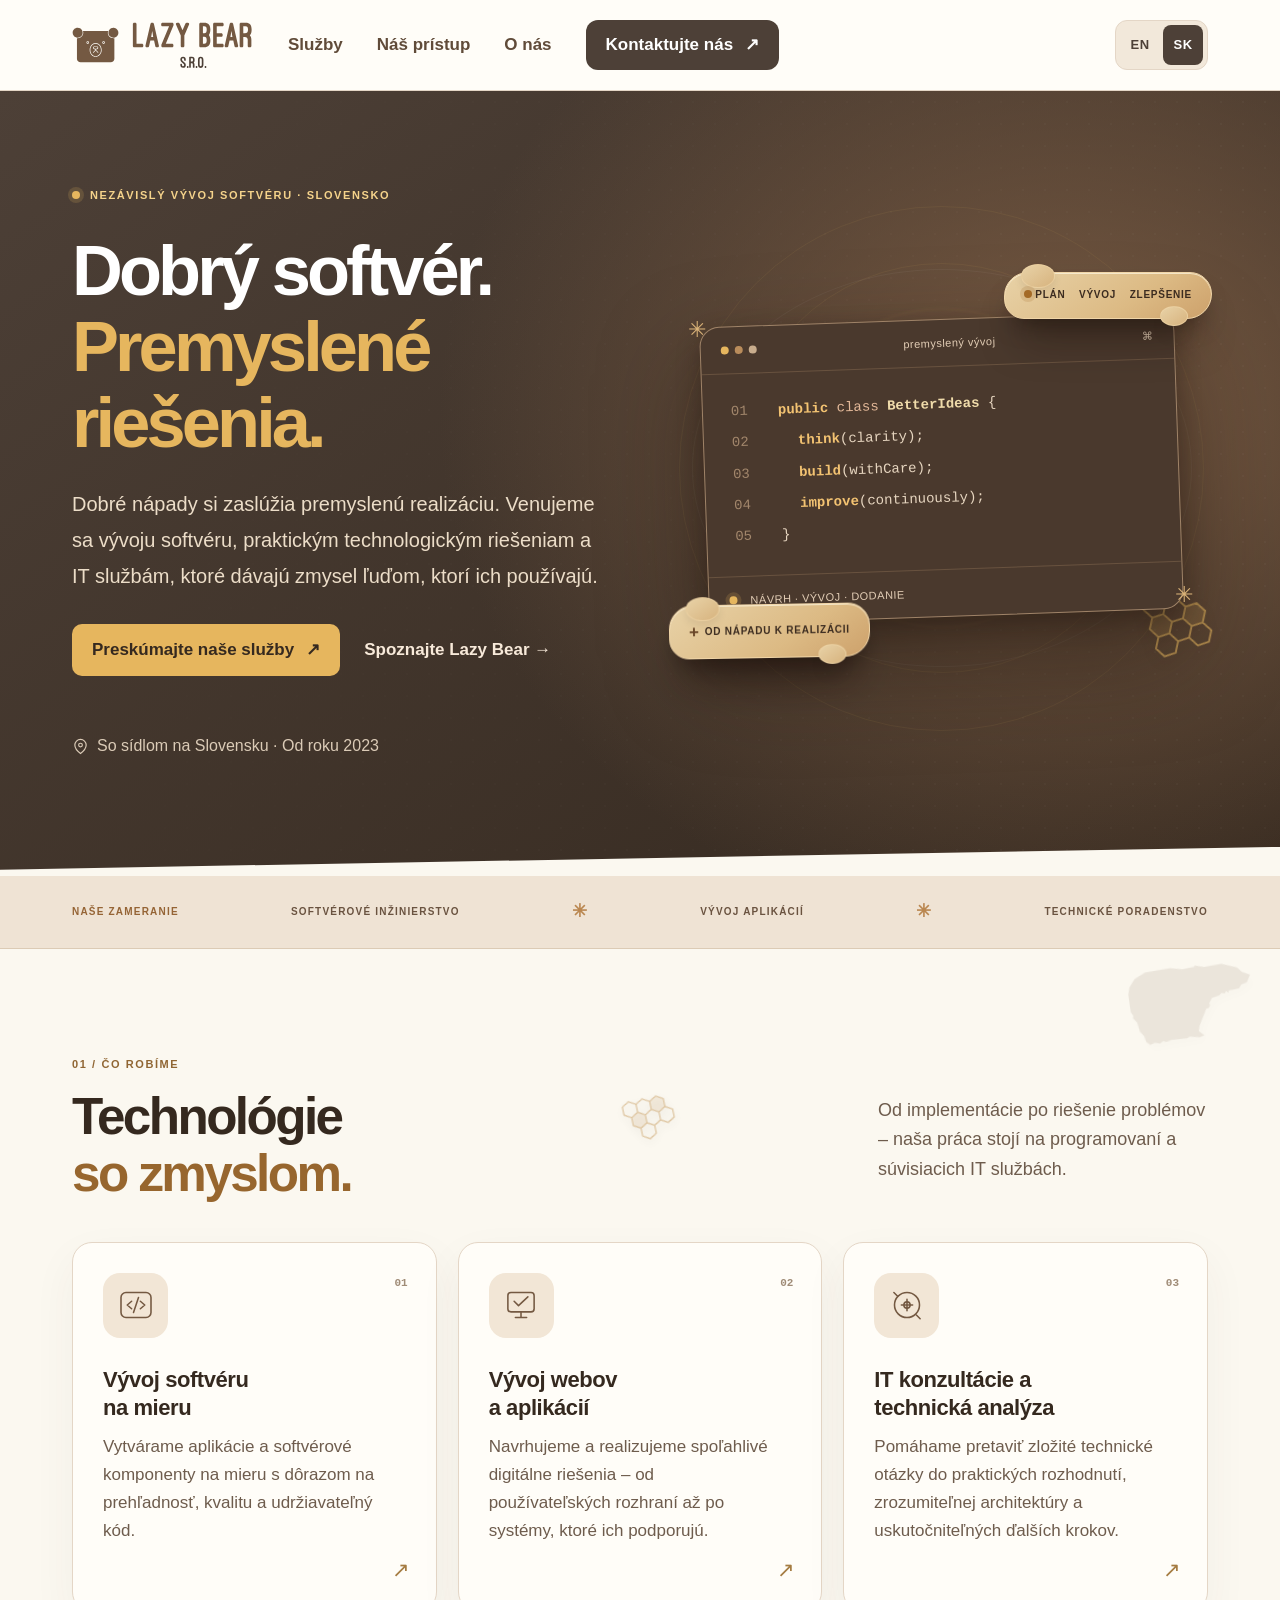
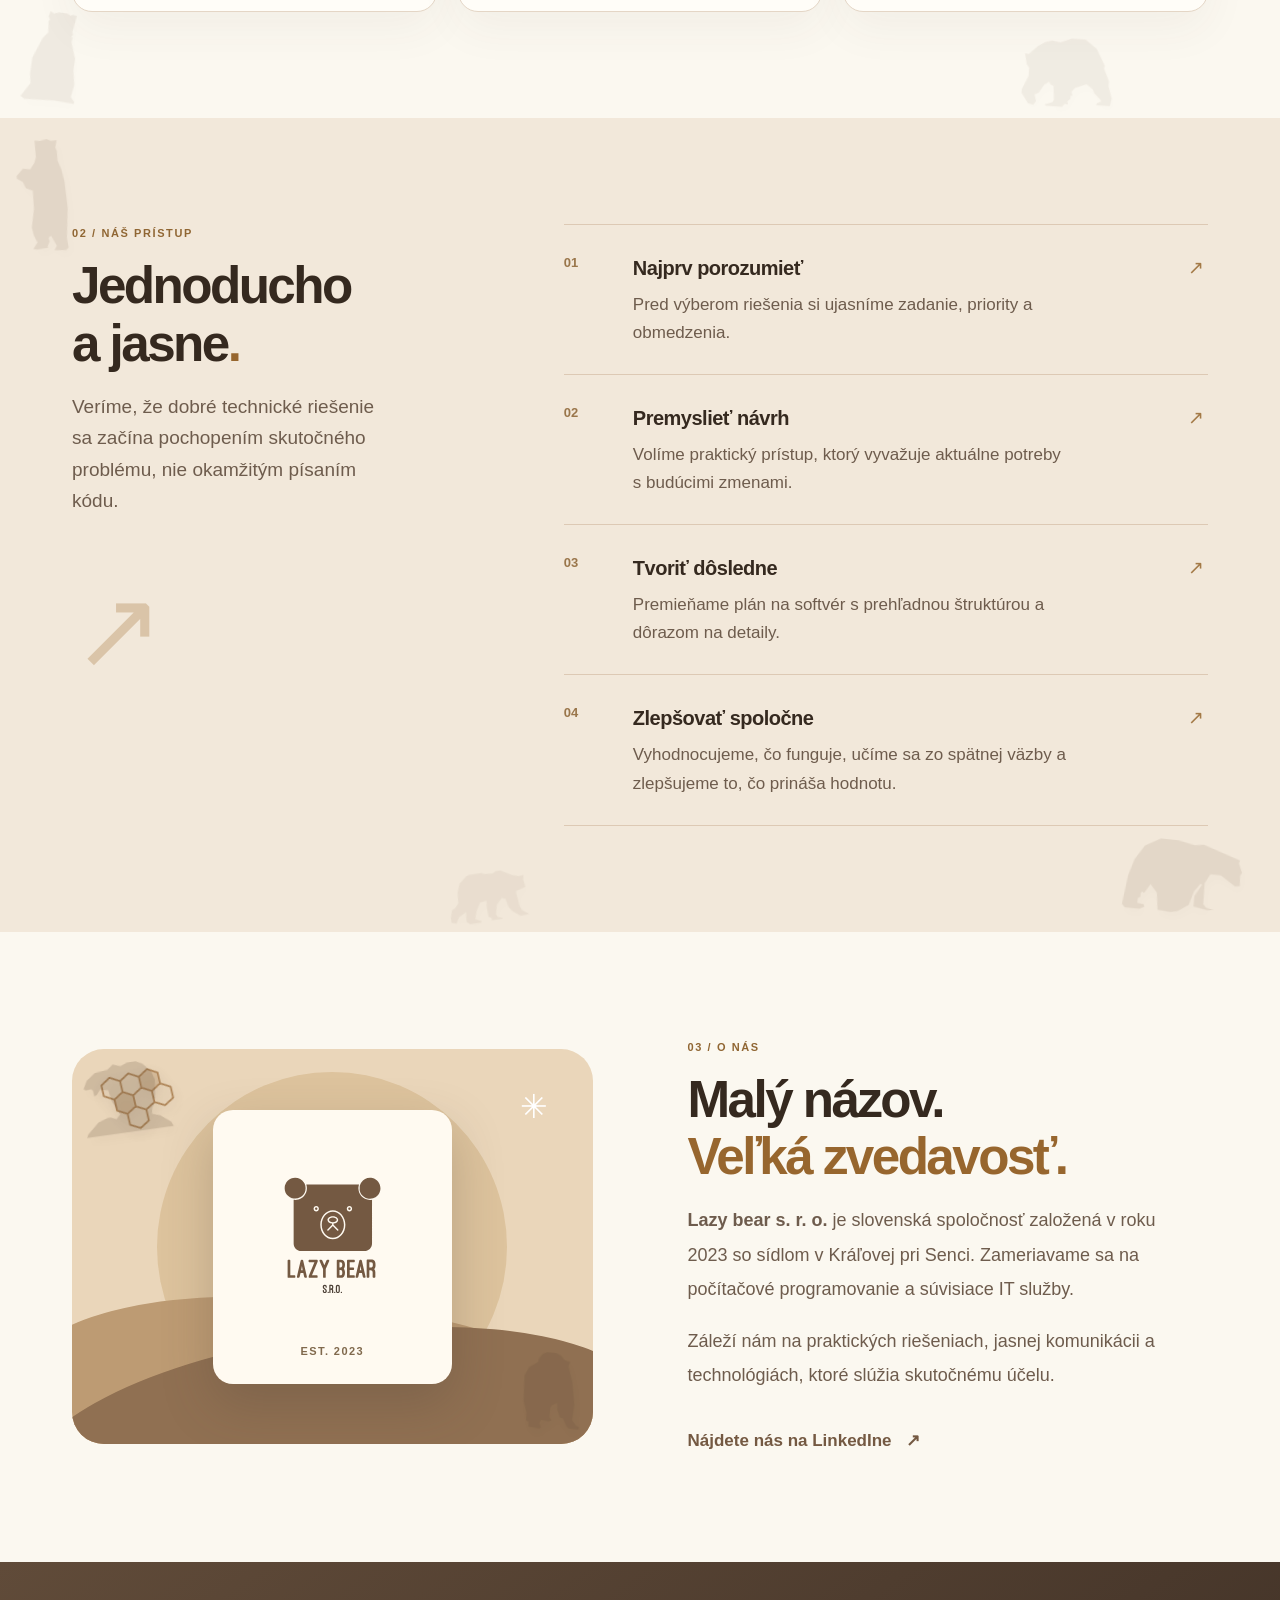
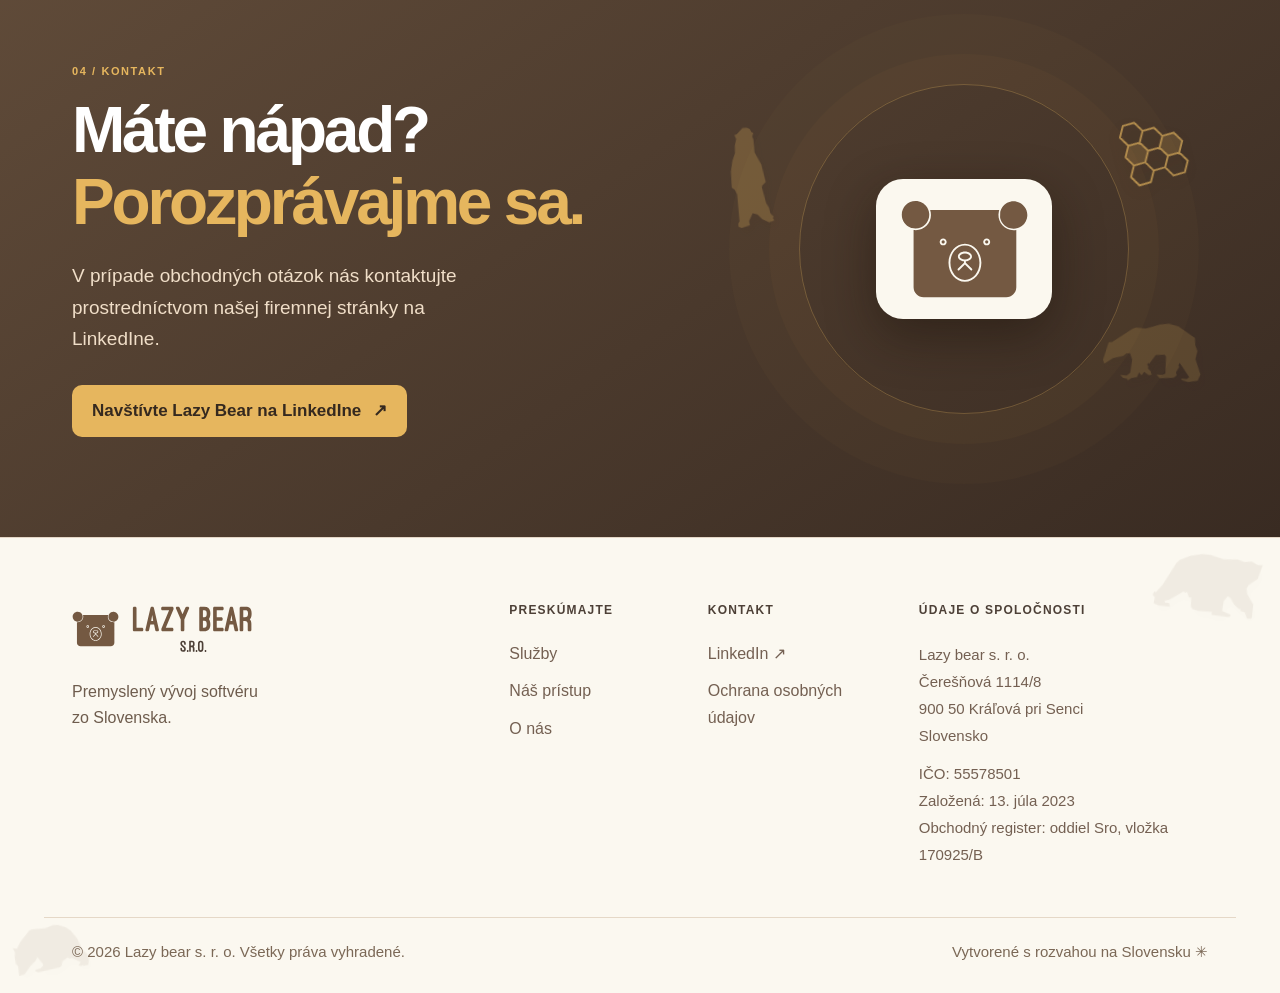
==== sk/index.html @ 6cba4f56 "feat: add EN/SK Lazy Bear site localization, English default" ====
<!DOCTYPE html>
<html lang="sk">
<head>
  <meta charset="utf-8">
  <meta name="viewport" content="width=device-width, initial-scale=1">
  <meta name="color-scheme" content="light">
  <meta name="theme-color" content="#4d4037">
  <meta name="description" content="Lazy bear s. r. o. je slovenská IT spoločnosť zameraná na programovanie, vývoj softvéru na mieru a IT služby.">
  <meta property="og:type" content="website">
  <meta property="og:title" content="Lazy Bear — Vývoj softvéru a IT služby">
  <meta property="og:description" content="Premyslený vývoj softvéru. Slovenská IT spoločnosť zameraná na praktické digitálne riešenia.">
  <meta property="og:locale" content="sk_SK">
  <link rel="alternate" hreflang="en" href="../index.html">
  <link rel="alternate" hreflang="sk" href="index.html">
  <meta name="robots" content="index, follow">
  <link rel="icon" type="image/svg+xml" href="../assets/lazy-bear-icon.svg">
  <link rel="stylesheet" href="../styles.css">
  <title>Lazy Bear — Vývoj softvéru a IT služby</title>
</head>
<body>
<a class="skip-link" href="#main">Preskočiť na obsah</a>
<svg class="bear-symbol-defs" xmlns="http://www.w3.org/2000/svg" width="0" height="0" aria-hidden="true" focusable="false">
  <defs>
    <symbol id="bear-pose-standing" viewBox="0 0 84 210"><path d="M42 0 33 0 20 12 15 13 18 22 14 35 13 51 6 67 1 89 0 123 6 128 10 138 10 195 7 199 7 206 13 209 31 205 30 196 39 180 49 184 58 194 72 202 83 199 80 194 82 191 76 183 74 171 69 161 63 128 64 124 72 117 66 80 54 53 54 25 52 20 55 12 51 10 48 3Z"/></symbol>
    <symbol id="bear-pose-profile" viewBox="0 0 176 105"><path d="M0 54 3 60 2 63 7 70 9 83 14 90 16 99 21 104 28 102 35 104 40 101 44 103 52 101 74 102 78 100 92 103 99 101 92 94 94 87 107 64 110 64 113 60 112 57 117 50 128 48 131 45 136 46 138 43 141 46 142 43 157 42 161 37 169 35 175 25 164 19 158 12 137 4 112 5 99 1 98 3 81 4 64 0 28 1 12 8 3 19 0 29Z"/></symbol>
    <symbol id="bear-pose-leaning" viewBox="0 0 164 130"><path d="M14 23 6 38 10 41 20 40 23 43 24 54 29 52 36 43 51 46 55 67 67 94 59 102 49 97 43 97 25 103 3 123 0 129 163 129 159 120 141 106 126 101 128 89 132 85 133 74 136 73 140 38 135 22 121 6 109 0 93 0 80 5 66 0 55 8 31 11Z"/></symbol>
    <symbol id="bear-pose-sitting" viewBox="0 0 94 156"><path d="M31 0 29 9 32 15 30 17 32 37 24 47 11 83 11 111 14 127 0 151 7 155 59 151 92 152 93 149 86 141 89 120 84 95 84 75 74 48 75 40 72 39 75 35 73 31 77 2 70 1 66 3 60 0 46 0 38 3Z"/></symbol>
    <symbol id="bear-pose-striding" viewBox="0 0 180 102"><path d="M0 77 4 81 3 91 12 94 31 94 29 88 22 88 21 85 29 82 51 66 55 68 57 66 61 75 65 75 66 90 69 94 79 96 102 95 102 100 129 101 133 100 134 97 119 92 120 75 126 66 131 69 138 79 147 86 149 85 150 89 157 90 162 100 168 100 170 98 170 76 158 59 156 50 159 44 173 32 179 8 171 9 160 4 148 6 136 3 113 5 90 0 76 0 56 5 39 14 34 20 15 58 5 72 2 71Z"/></symbol>
    <symbol id="bear-pose-lumbering" viewBox="0 0 139 107"><path d="M110 13 92 0 71 0 54 7 41 5 31 8 20 15 7 28 1 27 5 44 9 49 9 61 0 82 0 88 11 103 19 105 23 99 20 89 26 86 34 73 41 68 43 72 48 74 50 95 48 99 36 103 39 105 63 105 67 100 72 101 71 96 75 92 75 87 78 87 76 81 81 75 98 68 108 75 111 81 121 90 122 93 116 96 115 99 136 99 138 87 132 69 132 61 123 42 124 38Z"/></symbol>
    <symbol id="bear-pose-prowling" viewBox="0 0 146 91"><path d="M0 86 4 90 22 90 28 87 27 84 19 83 19 77 22 75 22 70 24 68 26 70 33 58 42 68 45 89 61 90 70 88 83 79 88 61 95 51 97 52 89 67 89 80 106 83 115 82 105 80 101 76 100 50 106 38 119 38 138 50 144 49 143 36 145 32 140 21 141 17 94 2 83 4 62 0 40 0 21 11 10 29 4 50Z"/></symbol>
    <symbol id="bear-pose-upright" viewBox="0 0 86 205"><path d="M40 0 39 30 35 40 26 51 13 48 0 60 0 65 10 72 14 84 26 90 24 123 16 156 18 171 23 184 14 195 21 197 42 196 40 194 45 185 44 178 49 175 57 194 52 202 73 204 78 200 77 183 85 128 85 80 82 57 77 41 78 24 76 17 80 4 70 4 62 0 49 2Z"/></symbol>
    <symbol id="bear-pose-resting" viewBox="0 0 97 126"><path d="M26 3 20 12 20 17 6 27 0 41 3 83 9 100 10 113 14 115 15 123 33 124 35 122 32 115 34 110 46 111 51 109 47 104 47 89 49 85 57 80 58 90 64 103 69 104 76 116 80 119 96 119 96 115 91 113 84 105 85 80 78 44 69 19 71 12 62 10 55 3 47 0 33 0Z"/></symbol>
    <symbol id="bear-pose-foraging" viewBox="0 0 181 112"><path d="M180 86 168 59 170 44 165 34 163 21 131 3 113 0 97 3 72 13 54 13 48 16 13 44 7 45 0 78 3 85 18 73 36 67 41 62 48 61 53 72 52 96 46 102 34 102 40 107 48 108 49 111 55 106 65 103 68 94 73 99 77 92 86 97 91 96 89 90 83 85 84 82 81 78 83 75 85 76 95 59 111 57 114 60 116 91 111 94 100 95 107 101 132 97 137 92 135 87 140 76 138 74 140 69 160 93 156 97 146 97 147 100 159 102 176 98Z"/></symbol>
    <symbol id="bear-pose-strolling" viewBox="0 0 164 103"><path d="M0 83 0 93 10 96 17 84 33 76 31 96 38 102 61 102 62 99 50 93 55 77 65 61 79 59 77 71 78 93 83 95 84 101 106 101 106 99 97 96 94 90 99 70 112 57 113 60 118 61 122 79 129 89 144 101 162 100 149 90 145 80 142 49 163 43 161 27 163 18 153 19 139 14 117 1 107 1 100 5 83 3 77 0 51 0 45 2 29 15 22 33 20 55 12 64 5 67Z"/></symbol>
    <symbol id="bear-pose-sniffing" viewBox="0 0 163 102"><path d="M162 82 159 71 150 61 142 36 130 17 120 8 104 1 93 0 76 5 46 4 40 6 18 28 9 42 0 39 4 49 2 59 3 74 7 80 7 101 19 99 33 83 46 73 51 65 61 81 61 85 55 90 44 92 43 95 49 98 97 93 101 90 104 81 116 74 121 77 125 76 143 87 138 94 144 96 146 94 148 96 159 95Z"/></symbol>
  </defs>
</svg>
<header class="site-header" id="top">
  <div class="wrap header-inner">
    <a class="logo" href="#top" aria-label="Lazy Bear — na začiatok stránky">
      <img class="brand-icon" src="../assets/lazy-bear-icon.svg" alt="" width="48" height="37"><img class="brand-wordmark" src="../assets/lazy-bear-wordmark.svg" alt="" width="135" height="52">
    </a>
    <nav class="main-nav" id="primary-navigation" aria-label="Hlavná navigácia">
      <a href="#services">Služby</a>
      <a href="#approach">Náš prístup</a>
      <a href="#about">O nás</a>
      <a href="#contact" class="nav-contact">Kontaktujte nás <span aria-hidden="true">↗</span></a>
    </nav>
    <div class="header-controls">
      <nav class="language-switch" aria-label="Výber jazyka">
        <a href="../index.html" lang="en" hreflang="en" aria-label="English">EN</a>
        <a href="index.html" lang="sk" hreflang="sk" aria-label="Slovenčina" aria-current="page">SK</a>
      </nav>
      <button class="menu-toggle" type="button" aria-controls="primary-navigation" aria-expanded="false" aria-label="Otvoriť navigáciu" data-open-label="Otvoriť navigáciu" data-close-label="Zavrieť navigáciu">
        <span></span><span></span><span></span>
      </button>
    </div>
  </div>
</header>
<main id="main">
  <section class="hero" aria-labelledby="hero-heading">
    <div class="hero-glow" aria-hidden="true"></div>
    <div class="wrap hero-grid">
      <div class="hero-content">
        <div class="eyebrow"><span class="signal-dot" aria-hidden="true"></span> NEZÁVISLÝ VÝVOJ SOFTVÉRU · SLOVENSKO</div>
        <h1 id="hero-heading">Dobrý softvér.<br><span>Premyslené riešenia.</span></h1>
        <p class="hero-copy">Dobré nápady si zaslúžia premyslenú realizáciu. Venujeme sa vývoju softvéru, praktickým technologickým riešeniam a IT službám, ktoré dávajú zmysel ľuďom, ktorí ich používajú.</p>
        <div class="hero-actions">
          <a class="btn btn-primary" href="#services">Preskúmajte naše služby <span aria-hidden="true">↗</span></a>
          <a class="text-link" href="#about">Spoznajte Lazy Bear <span aria-hidden="true">→</span></a>
        </div>
        <div class="hero-location"><svg viewBox="0 0 24 24" width="17" height="17" aria-hidden="true"><path d="M20 10c0 6-8 12-8 12S4 16 4 10a8 8 0 1 1 16 0Z"/><circle cx="12" cy="10" r="2.6"/></svg> So sídlom na Slovensku · Od roku 2023</div>
      </div>
      <div class="hero-visual">
        <div class="art-grid" aria-hidden="true"></div>
        <div class="orbit orbit-one" aria-hidden="true"></div><div class="orbit orbit-two" aria-hidden="true"></div>
        <div class="floating-tag tag-top" aria-hidden="true"><span class="tag-indicator"></span> PLÁN <span class="tag-divider"></span> VÝVOJ <span class="tag-divider"></span> ZLEPŠENIE</div>
        <div class="art-window" aria-hidden="true">
          <div class="window-top"><span class="window-dots"><i></i><i></i><i></i></span><span>premyslený vývoj</span><span>⌘</span></div>
          <div class="art-code">
            <span class="line-number">01</span><span class="indent-0"><b>public</b> <em>class</em> <strong>BetterIdeas</strong> {</span>
            <span class="line-number">02</span><span class="indent-1"><b>think</b>(clarity);</span>
            <span class="line-number">03</span><span class="indent-1"><b>build</b>(withCare);</span>
            <span class="line-number">04</span><span class="indent-1"><b>improve</b>(continuously);</span>
            <span class="line-number">05</span><span class="indent-0">}</span>
          </div>
          <div class="window-bottom"><span class="pulse"></span> <span>NÁVRH · VÝVOJ · DODANIE</span></div>
        </div>
        <svg class="bear-kiss-scene" id="bear-kiss-scene" viewBox="0 0 240 115" aria-hidden="true" focusable="false">
          <g stroke="#62442b" stroke-width="2.5" stroke-linejoin="round">
            <g>
              <circle cx="53" cy="29" r="17" fill="#c18a56"/><circle cx="96" cy="25" r="16" fill="#c18a56"/>
              <circle cx="53" cy="29" r="9" fill="#ddaa79" stroke="none"/><circle cx="96" cy="25" r="8" fill="#ddaa79" stroke="none"/>
              <circle cx="76" cy="69" r="43" fill="#e8bd84"/>
              <ellipse cx="104" cy="78" rx="19" ry="15" fill="#f6d9a8"/>
              <path d="M81 62Q87 69 93 62" fill="none" stroke-width="3" stroke-linecap="round"/>
              <circle cx="74" cy="79" r="6" fill="#df947f" stroke="none" opacity=".75"/>
              <ellipse cx="115" cy="74" rx="6" ry="4" fill="#62442b" stroke="none"/>
            </g>
            <g transform="translate(240 0) scale(-1 1)">
              <circle cx="53" cy="29" r="17" fill="#8f603f"/><circle cx="96" cy="25" r="16" fill="#8f603f"/>
              <circle cx="53" cy="29" r="9" fill="#b78358" stroke="none"/><circle cx="96" cy="25" r="8" fill="#b78358" stroke="none"/>
              <circle cx="76" cy="69" r="43" fill="#c48e61"/>
              <ellipse cx="104" cy="78" rx="19" ry="15" fill="#e8bc8e"/>
              <path d="M81 62Q87 69 93 62" fill="none" stroke-width="3" stroke-linecap="round"/>
              <circle cx="74" cy="79" r="6" fill="#d98579" stroke="none" opacity=".82"/>
              <ellipse cx="115" cy="74" rx="6" ry="4" fill="#62442b" stroke="none"/>
            </g>
          </g>
          <path d="M120 19C114 11 103 15 104 24C105 31 114 36 120 43C126 36 135 31 136 24C137 15 126 11 120 19Z" fill="#f0b45a" stroke="#ad7139" stroke-width="2"/>
          <path d="M107 48l-4-6m30 0l-4 6" fill="none" stroke="#f2d58b" stroke-width="2.6" stroke-linecap="round"/>
        </svg>
        <button class="floating-tag tag-bottom" type="button" id="bear-kiss-trigger" aria-label="Od nápadu k realizácii"><span class="tag-plus" aria-hidden="true">+</span><span>OD NÁPADU K REALIZÁCII</span></button>
        <span class="visually-hidden" id="bear-kiss-status" role="status" aria-live="polite" data-message="Prekvapenie! Dva malé medvedíky sa bozkávajú."></span>
        <div class="art-cross art-cross-one" aria-hidden="true">✳</div><div class="art-cross art-cross-two" aria-hidden="true">✳</div>
        <svg class="honeycomb honeycomb-hero" viewBox="0 0 106 84" aria-hidden="true" focusable="false"><path class="honeycomb-fill" d="M74 6L86 13L86 27L74 34L62 27L62 13Z M38 27L50 34L50 48L38 55L26 48L26 34Z"/><path class="honeycomb-outline" d="M26 6L38 13L38 27L26 34L14 27L14 13Z M50 6L62 13L62 27L50 34L38 27L38 13Z M74 6L86 13L86 27L74 34L62 27L62 13Z M38 27L50 34L50 48L38 55L26 48L26 34Z M62 27L74 34L74 48L62 55L50 48L50 34Z M86 27L98 34L98 48L86 55L74 48L74 34Z M50 48L62 55L62 69L50 76L38 69L38 55Z"/></svg>
      </div>
    </div>
    <div class="hero-bottom-curve" aria-hidden="true"></div>
  </section>

  <section class="expertise-band" aria-label="Na čo sa zameriavame">
    <div class="wrap band-content"><span class="band-heading">NAŠE ZAMERANIE</span><span>SOFTVÉROVÉ INŽINIERSTVO</span><span class="band-star" aria-hidden="true">✳</span><span>VÝVOJ APLIKÁCIÍ</span><span class="band-star" aria-hidden="true">✳</span><span>TECHNICKÉ PORADENSTVO</span></div>
  </section>

  <section class="services section" id="services" aria-labelledby="services-heading">
    <svg class="bear-shadow bear-shadow-services-profile" aria-hidden="true" focusable="false"><use href="#bear-pose-profile"></use></svg>
    <svg class="bear-shadow bear-shadow-services-sit" aria-hidden="true" focusable="false"><use href="#bear-pose-sitting"></use></svg>
    <svg class="bear-shadow bear-shadow-services-lumber" aria-hidden="true" focusable="false"><use href="#bear-pose-lumbering"></use></svg>
    <div class="wrap">
      <div class="section-intro">
        <div><p class="overline">01 / ČO ROBÍME</p><h2 id="services-heading">Technológie<br><span>so zmyslom.</span></h2></div>
        <p>Od implementácie po riešenie problémov – naša práca stojí na programovaní a súvisiacich IT službách.</p>
        <svg class="honeycomb honeycomb-services" viewBox="0 0 106 84" aria-hidden="true" focusable="false"><path class="honeycomb-fill" d="M74 6L86 13L86 27L74 34L62 27L62 13Z M38 27L50 34L50 48L38 55L26 48L26 34Z"/><path class="honeycomb-outline" d="M26 6L38 13L38 27L26 34L14 27L14 13Z M50 6L62 13L62 27L50 34L38 27L38 13Z M74 6L86 13L86 27L74 34L62 27L62 13Z M38 27L50 34L50 48L38 55L26 48L26 34Z M62 27L74 34L74 48L62 55L50 48L50 34Z M86 27L98 34L98 48L86 55L74 48L74 34Z M50 48L62 55L62 69L50 76L38 69L38 55Z"/></svg>
      </div>
      <div class="services-grid">
        <article class="service-card"><div class="service-icon"><svg viewBox="0 0 64 64" aria-hidden="true"><rect x="8" y="12" width="48" height="40" rx="8"/><path d="m25 26-7 6 7 6m14-12 7 6-7 6m-3-18-8 24"/></svg></div><span class="service-number">01</span><h3>Vývoj softvéru<br>na mieru</h3><p>Vytvárame aplikácie a softvérové komponenty na mieru s dôrazom na prehľadnosť, kvalitu a udržiavateľný kód.</p><span class="card-arrow" aria-hidden="true">↗</span></article>
        <article class="service-card"><div class="service-icon"><svg viewBox="0 0 64 64" aria-hidden="true"><rect x="11" y="12" width="42" height="31" rx="5"/><path d="M23 52h18M32 43v9M21 26l7 7 15-14"/></svg></div><span class="service-number">02</span><h3>Vývoj webov<br>a aplikácií</h3><p>Navrhujeme a realizujeme spoľahlivé digitálne riešenia – od používateľských rozhraní až po systémy, ktoré ich podporujú.</p><span class="card-arrow" aria-hidden="true">↗</span></article>
        <article class="service-card"><div class="service-icon"><svg viewBox="0 0 64 64" aria-hidden="true"><circle cx="32" cy="32" r="20"/><path d="M23 32h18M32 23v18M17 18l-6-6m36 36 6 6"/><circle cx="32" cy="32" r="5"/></svg></div><span class="service-number">03</span><h3>IT konzultácie a<br>technická analýza</h3><p>Pomáhame pretaviť zložité technické otázky do praktických rozhodnutí, zrozumiteľnej architektúry a uskutočniteľných ďalších krokov.</p><span class="card-arrow" aria-hidden="true">↗</span></article>
      </div>
    </div>
  </section>

  <section class="approach section" id="approach" aria-labelledby="approach-heading">
    <svg class="bear-shadow bear-shadow-approach-upright" aria-hidden="true" focusable="false"><use href="#bear-pose-upright"></use></svg>
    <svg class="bear-shadow bear-shadow-approach-prowl" aria-hidden="true" focusable="false"><use href="#bear-pose-prowling"></use></svg>
    <svg class="bear-shadow bear-shadow-approach-stroll" aria-hidden="true" focusable="false"><use href="#bear-pose-strolling"></use></svg>
    <div class="wrap approach-grid">
      <div class="approach-title"><p class="overline">02 / NÁŠ PRÍSTUP</p><h2 id="approach-heading">Jednoducho<br>a jasne<span>.</span></h2><p>Veríme, že dobré technické riešenie sa začína pochopením skutočného problému, nie okamžitým písaním kódu.</p><div class="approach-decoration" aria-hidden="true">↗</div></div>
      <ol class="steps">
        <li><div class="step-index">01</div><div><h3>Najprv porozumieť</h3><p>Pred výberom riešenia si ujasníme zadanie, priority a obmedzenia.</p></div><span aria-hidden="true">↗</span></li>
        <li><div class="step-index">02</div><div><h3>Premyslieť návrh</h3><p>Volíme praktický prístup, ktorý vyvažuje aktuálne potreby s budúcimi zmenami.</p></div><span aria-hidden="true">↗</span></li>
        <li><div class="step-index">03</div><div><h3>Tvoriť dôsledne</h3><p>Premieňame plán na softvér s prehľadnou štruktúrou a dôrazom na detaily.</p></div><span aria-hidden="true">↗</span></li>
        <li><div class="step-index">04</div><div><h3>Zlepšovať spoločne</h3><p>Vyhodnocujeme, čo funguje, učíme sa zo spätnej väzby a zlepšujeme to, čo prináša hodnotu.</p></div><span aria-hidden="true">↗</span></li>
      </ol>
    </div>
  </section>

  <section class="about section" id="about" aria-labelledby="about-heading">
    <div class="wrap about-grid">
      <div class="about-art" aria-hidden="true"><div class="about-circle"></div><svg class="honeycomb honeycomb-about" viewBox="0 0 106 84" aria-hidden="true" focusable="false"><path class="honeycomb-fill" d="M74 6L86 13L86 27L74 34L62 27L62 13Z M38 27L50 34L50 48L38 55L26 48L26 34Z"/><path class="honeycomb-outline" d="M26 6L38 13L38 27L26 34L14 27L14 13Z M50 6L62 13L62 27L50 34L38 27L38 13Z M74 6L86 13L86 27L74 34L62 27L62 13Z M38 27L50 34L50 48L38 55L26 48L26 34Z M62 27L74 34L74 48L62 55L50 48L50 34Z M86 27L98 34L98 48L86 55L74 48L74 34Z M50 48L62 55L62 69L50 76L38 69L38 55Z"/></svg><div class="about-hill about-hill-back"></div><div class="about-hill about-hill-front"></div><svg class="bear-shadow bear-shadow-about-lean" aria-hidden="true" focusable="false"><use href="#bear-pose-leaning"></use></svg><svg class="bear-shadow bear-shadow-about-rest" aria-hidden="true" focusable="false"><use href="#bear-pose-resting"></use></svg><div class="about-sign"><img class="brand-full" src="../assets/lazy-bear-full-logo.svg" width="175" height="211" alt=""><span>EST. 2023</span></div><div class="about-spark">✳</div></div>
      <div class="about-content"><p class="overline">03 / O NÁS</p><h2 id="about-heading">Malý názov.<br><span>Veľká zvedavosť.</span></h2><p><strong>Lazy bear s. r. o.</strong> je slovenská spoločnosť založená v roku 2023 so sídlom v Kráľovej pri Senci. Zameriavame sa na počítačové programovanie a súvisiace IT služby.</p><p>Záleží nám na praktických riešeniach, jasnej komunikácii a technológiách, ktoré slúžia skutočnému účelu.</p><a class="inline-link" href="https://www.linkedin.com/company/lazy-bear-s-r-o/" target="_blank" rel="noopener noreferrer">Nájdete nás na LinkedIne <span aria-hidden="true">↗</span></a></div>
    </div>
  </section>

  <section class="contact-section" id="contact" aria-labelledby="contact-heading">
    <div class="wrap contact-grid"><div><p class="overline light-overline">04 / KONTAKT</p><h2 id="contact-heading">Máte nápad?<br><span>Porozprávajme sa.</span></h2><p>V prípade obchodných otázok nás kontaktujte prostredníctvom našej firemnej stránky na LinkedIne.</p><a class="btn btn-bright" href="https://www.linkedin.com/company/lazy-bear-s-r-o/" target="_blank" rel="noopener noreferrer">Navštívte Lazy Bear na LinkedIne <span aria-hidden="true">↗</span></a></div><div class="contact-symbol" aria-hidden="true"><span class="contact-ring"></span><svg class="bear-shadow bear-shadow-contact-stand" aria-hidden="true" focusable="false"><use href="#bear-pose-standing"></use></svg><svg class="bear-shadow bear-shadow-contact-forage" aria-hidden="true" focusable="false"><use href="#bear-pose-foraging"></use></svg><svg class="honeycomb honeycomb-contact" viewBox="0 0 106 84" aria-hidden="true" focusable="false"><path class="honeycomb-fill" d="M74 6L86 13L86 27L74 34L62 27L62 13Z M38 27L50 34L50 48L38 55L26 48L26 34Z"/><path class="honeycomb-outline" d="M26 6L38 13L38 27L26 34L14 27L14 13Z M50 6L62 13L62 27L50 34L38 27L38 13Z M74 6L86 13L86 27L74 34L62 27L62 13Z M38 27L50 34L50 48L38 55L26 48L26 34Z M62 27L74 34L74 48L62 55L50 48L50 34Z M86 27L98 34L98 48L86 55L74 48L74 34Z M50 48L62 55L62 69L50 76L38 69L38 55Z"/></svg><img class="brand-contact-icon" src="../assets/lazy-bear-icon.svg" width="176" height="135" alt=""></div></div>
  </section>
</main>
<footer class="site-footer">
  <svg class="bear-shadow bear-shadow-footer-stride" aria-hidden="true" focusable="false"><use href="#bear-pose-striding"></use></svg>
  <svg class="bear-shadow bear-shadow-footer-sniff" aria-hidden="true" focusable="false"><use href="#bear-pose-sniffing"></use></svg>
  <div class="wrap footer-top"><div class="footer-brand"><a class="logo" href="#top" aria-label="Lazy Bear — Top of page"><img class="brand-icon" src="../assets/lazy-bear-icon.svg" alt="" width="48" height="37"><img class="brand-wordmark" src="../assets/lazy-bear-wordmark.svg" alt="" width="135" height="52"></a><p>Premyslený vývoj softvéru<br>zo Slovenska.</p></div><div class="footer-col"><h3>Preskúmajte</h3><a href="#services">Služby</a><a href="#approach">Náš prístup</a><a href="#about">O nás</a></div><div class="footer-col"><h3>Kontakt</h3><a href="https://www.linkedin.com/company/lazy-bear-s-r-o/" target="_blank" rel="noopener noreferrer">LinkedIn ↗</a><a href="privacy.html">Ochrana osobných údajov</a></div><div class="footer-col business-details"><h3>Údaje o spoločnosti</h3><p>Lazy bear s. r. o.<br>Čerešňová 1114/8<br>900 50 Kráľová pri Senci<br>Slovensko</p><p>IČO: 55578501<br>Založená: 13. júla 2023<br>Obchodný register: oddiel Sro, vložka 170925/B</p></div></div>
  <div class="wrap footer-bottom"><span>© <span id="copyright-year">2026</span> Lazy bear s. r. o. Všetky práva vyhradené.</span><span>Vytvorené s rozvahou na Slovensku <span aria-hidden="true">✳</span></span></div>
</footer>
<script src="../script.js" defer></script>
</body>
</html>
---- styles.css ----
/* Cocoa & Honey: warm neutrals based on the original brown Lazy Bear logo. */
:root{
  --cocoa:#4d4037;--cocoa-deep:#35291f;--cocoa-mid:#745942;--cocoa-soft:#98775b;
  --paper:#fbf8f0;--cream:#fffdf8;--mist:#f2e8da;--ink:#35291f;
  --sub:#6e5c4d;--line:#e4d6c6;--sand:#e7d8be;--gold:#e6b65e;--brand:#745942;
}
*{box-sizing:border-box}
html{scroll-behavior:smooth;scroll-padding-top:90px}
body{margin:0;font-size:19px;background:var(--paper);color:var(--ink);font-family:Inter,ui-sans-serif,-apple-system,BlinkMacSystemFont,"Segoe UI",Roboto,Arial,sans-serif;line-height:1.65}
a{color:inherit;text-decoration:none}
img,svg{max-width:100%}
img{display:block}
button{font:inherit;cursor:pointer}
.wrap{max-width:1192px;margin-inline:auto;padding-inline:28px}
.skip-link{position:absolute;top:-200px;left:12px;z-index:1000;background:white;color:var(--cocoa);padding:12px 18px}
.skip-link:focus{top:12px}
a:focus-visible,button:focus-visible{outline:3px solid #b88335;outline-offset:4px}
.site-header{position:relative;z-index:50;background:var(--cream);border-bottom:1px solid var(--line)}
.header-inner{min-height:90px;display:flex;align-items:center;justify-content:space-between;gap:28px}
.logo{display:inline-flex;align-items:center;gap:8px;flex-shrink:0;white-space:nowrap}
.logo .brand-icon{width:47px;height:48px;object-fit:contain}
.logo .brand-wordmark{width:133px;height:55px;object-fit:contain}
.main-nav{display:flex;align-items:center;gap:34px}
.header-controls{display:flex;align-items:center;gap:12px;margin-left:auto}
.language-switch{display:inline-flex;align-items:center;gap:3px;padding:4px;border:1px solid var(--line);border-radius:12px;background:var(--mist);white-space:nowrap}
.language-switch a{display:inline-flex;align-items:center;justify-content:center;min-width:40px;min-height:40px;border-radius:8px;color:var(--cocoa);font-size:13px;font-weight:800;letter-spacing:.04em}
.language-switch a:hover{background:#fffaf2}
.language-switch a[aria-current="page"]{background:var(--cocoa);color:white}
.language-switch a[aria-current="page"]:hover{background:var(--cocoa-mid);color:white}
.language-switch a:focus-visible{outline-offset:2px}
.main-nav>a{font-size:17px;font-weight:650;color:#604b39;transition:color .2s}
.main-nav>a:hover{color:var(--brand)}
.main-nav .nav-contact,.nav-contact{display:inline-flex;gap:12px;align-items:center;justify-content:center;border-radius:12px;background:var(--cocoa);color:#fff;padding:11px 20px;font-size:17px;font-weight:650;transition:transform .2s,background .2s}
.main-nav .nav-contact:hover,.nav-contact:hover{background:var(--cocoa-mid);color:white;transform:translateY(-1px)}
.menu-toggle{display:none;align-items:center;justify-content:center;flex-direction:column;gap:5px;width:48px;height:48px;background:transparent;border:1px solid var(--line);border-radius:10px}
.menu-toggle span{height:2px;width:21px;background:var(--cocoa);border-radius:9px}
.hero{position:relative;overflow:hidden;isolation:isolate;background:radial-gradient(800px 680px at 83% 41%,#795b43 0%,transparent 78%),linear-gradient(145deg,#4d4037,#35291f);color:#fff}
.hero::after{content:"";position:absolute;inset:0;pointer-events:none;background-image:radial-gradient(#ffffff13 1px,transparent 1px);background-size:22px 22px;mask-image:linear-gradient(100deg,transparent,#0006)}
.hero-grid{min-height:602px;display:grid;grid-template-columns:1.02fr .98fr;align-items:center;gap:50px;padding-top:86px;padding-bottom:116px}
.hero-content,.hero-visual{position:relative;z-index:1}
.eyebrow,.overline{font-size:11px;font-weight:800;letter-spacing:.145em;text-transform:uppercase}
.eyebrow{display:inline-flex;align-items:center;gap:10px;color:#f5d38b}
.signal-dot,.tag-indicator,.pulse{display:inline-block;width:8px;height:8px;background:#e6b65e;border-radius:50%;box-shadow:0 0 0 4px #e6b65e2b}
.hero h1{font-size:clamp(46px,5.5vw,76px);line-height:1.08;letter-spacing:-.055em;font-weight:780;margin:25px 0}
.hero h1 span{color:#e6b65e}
.hero-copy{max-width:530px;font-size:20px;line-height:1.8;color:#ecddc8}
.hero-actions{display:flex;align-items:center;flex-wrap:wrap;gap:24px;margin-top:30px}
.btn{display:inline-flex;align-items:center;justify-content:center;gap:12px;min-height:49px;padding:12px 20px;border-radius:10px;font-size:17px;font-weight:750;transition:transform .2s,background .2s}
.btn:hover{transform:translateY(-2px)}
.btn-primary{background:#e6b65e;color:#35291f}.btn-primary:hover{background:#f3ce83}
.text-link{font-size:17px;font-weight:650;color:#f8eada}.text-link:hover{text-decoration:underline}
.hero-location{display:flex;gap:8px;align-items:center;color:#dbcbb7;font-size:16px;margin-top:57px}
.hero-location svg{fill:none;stroke:currentColor;stroke-width:1.65}
.hero-visual{min-height:430px;display:flex;align-items:center;justify-content:center}
.art-grid{position:absolute;inset:16px;border:1px solid #ffffff0c;border-radius:50%;background:radial-gradient(circle,transparent 49%,#e6b65e0a 50%,transparent 51%)}
.orbit{position:absolute;border:1px solid #e6b65e13;border-radius:50%}.orbit-one{width:410px;height:410px}.orbit-two{width:525px;height:525px}
.art-window{position:relative;z-index:2;width:min(100%,475px);border:1px solid #9f8368;background:#4a392d;border-radius:20px;box-shadow:0 42px 96px #1d130d80,0 9px 24px #1d130d55;overflow:hidden;transform:rotate(-2deg)}
.window-top,.window-bottom{display:flex;align-items:center;justify-content:space-between;padding:14px 20px;color:#e2cdb5;font-size:11px;letter-spacing:.045em}
.window-top{border-bottom:1px solid #a5846455}.window-bottom{border-top:1px solid #a5846455;justify-content:start;gap:13px}
.window-dots{display:flex;gap:6px}.window-dots i{width:8px;height:8px;border-radius:50%;background:#b98c5b}.window-dots i:first-child{background:#e6b65e}.window-dots i:last-child{background:#c9ad8d}
.art-code{display:grid;grid-template-columns:33px 1fr;row-gap:13px;column-gap:14px;padding:28px 28px 31px;font:14px/1.3 Consolas,Monaco,monospace;color:#e7d6c0;white-space:nowrap}
.art-code b{color:#f3c372}.art-code em{color:#e4b999;font-style:normal}.art-code strong{color:#f0dcab;font-weight:600}
.line-number{color:#a3876c}.indent-1{padding-left:19px}
/* Floating honey-colored clouds replace the stark white badges. */
.floating-tag{
  position:absolute;z-index:4;isolation:isolate;
  background:linear-gradient(145deg,#e8d2a7 0%,#dcba84 62%,#cda16b 100%);
  color:#3c2c20;border:1px solid #f0d5a7;
  border-radius:24px 22px 25px 20px;
  box-shadow:0 32px 42px -18px #160a05cc,0 14px 24px -12px #11080499,inset 0 1px 0 #fff9e5ae;
  padding:14px 19px;font-size:10px;font-weight:800;letter-spacing:.075em;
}
.floating-tag::before,.floating-tag::after{
  content:"";position:absolute;z-index:-1;
  background:linear-gradient(145deg,#e8d2a7,#d7b37e);
  border:1px solid #f0d5a799;border-radius:50%;
}
.floating-tag::before{width:32px;height:22px;top:-9px;left:16px;box-shadow:0 4px 9px #170b0414}
.floating-tag::after{width:26px;height:18px;right:23px;bottom:-8px;box-shadow:0 11px 17px -9px #18090599}
.tag-top{top:19px;right:-4px;animation:cloud-drift-top 7s ease-in-out infinite}
/* The lower cloud is a real keyboard-accessible button and holds an easter egg. */
.tag-bottom{
  bottom:26px;left:-7px;display:inline-flex;align-items:center;gap:5px;
  white-space:nowrap;line-height:1.4;cursor:pointer;
  transform:translate3d(0,0,0) rotate(-1deg);
  transition:transform .72s cubic-bezier(.18,.82,.22,1);
}
.tag-bottom:hover{transform:translate3d(0,-4px,0) rotate(-1deg)}
.hero-visual.is-kissing .tag-bottom,
.hero-visual.is-kissing .tag-bottom:hover{
  transform:translate3d(247px,-6px,0) rotate(10deg);
}
.bear-kiss-scene{
  position:absolute;z-index:3;left:-7px;bottom:11px;width:240px;height:auto;
  opacity:0;visibility:hidden;pointer-events:none;
  transform:translateY(12px) scale(.94);
  filter:drop-shadow(0 13px 12px #1c0c075e);
  transition:opacity .38s ease,transform .55s ease,visibility 0s linear .55s;
}
.hero-visual.is-kissing .bear-kiss-scene{
  opacity:1;visibility:visible;transform:translateY(0) scale(1);
  transition:opacity .38s ease .18s,transform .55s ease .12s,visibility 0s;
}
.visually-hidden{
  position:absolute;width:1px;height:1px;padding:0;margin:-1px;overflow:hidden;
  clip:rect(0,0,0,0);white-space:nowrap;border:0;
}
.tag-indicator{background:#a46a26;box-shadow:0 0 0 4px #a76f2f33}
.tag-divider{padding-inline:5px;color:#855c35}.tag-plus{color:#684527;font-size:17px}
@keyframes cloud-drift-top{
  0%,100%{transform:translateY(0) rotate(1deg)}
  50%{transform:translateY(-7px) rotate(.25deg)}
}
.art-cross{position:absolute;z-index:2;color:#d9b278;font-size:22px}.art-cross-one{left:12px;top:59px}.art-cross-two{right:15px;bottom:70px}
/* Small outlined honeycomb clusters: decorative only, never interactive. */
.honeycomb{position:absolute;z-index:1;width:106px;height:84px;pointer-events:none;filter:drop-shadow(0 6px 8px #2412093b)}
.honeycomb-fill{fill:currentColor;opacity:.27}
.honeycomb-outline{fill:none;stroke:currentColor;stroke-width:2.2;stroke-linejoin:round}
.honeycomb-hero{right:-18px;bottom:12px;color:#e6b65e;opacity:.68;transform:rotate(12deg) scale(.84)}
.honeycomb-services{left:46%;top:22px;color:#b9853c;opacity:.43;transform:rotate(-12deg) scale(.58)}
.honeycomb-about{left:12px;top:10px;color:#93602b;opacity:.7;transform:rotate(-13deg) scale(.8)}
.honeycomb-contact{right:6px;top:2px;color:#e6b65e;opacity:.68;transform:rotate(14deg) scale(.85)}
.hero-bottom-curve{position:absolute;bottom:-1px;width:100%;height:30px;background:var(--paper);clip-path:polygon(0 76%,100% 0,100% 100%,0 100%)}
.expertise-band{background:#efe3d4;border-bottom:1px solid #dccbb5}
.band-content{display:flex;align-items:center;justify-content:space-between;gap:20px;flex-wrap:wrap;min-height:72px;font-size:10px;font-weight:800;letter-spacing:.12em;color:#6a5340}
.band-heading{color:#956435}.band-star{font-size:18px;color:#ba8750}
.section{padding-block:106px}
.overline{color:#906633;margin:0 0 15px}
.section-intro{position:relative;display:flex;align-items:end;justify-content:space-between;gap:30px;margin-bottom:39px}
.section-intro>div:not(.honeycomb),.section-intro>p{position:relative;z-index:1}
.section-intro>p{max-width:330px;color:var(--sub);font-size:18px}
h2{font-size:clamp(36px,4vw,55px);line-height:1.12;letter-spacing:-.05em;margin:0;font-weight:760}
h2 span{color:#97662e}
/* Realistic bear silhouette contours traced from the supplied reference;
   kept behind copy with restrained opacity and deliberately scattered positions. */
.bear-symbol-defs{position:absolute;width:0;height:0;overflow:hidden;pointer-events:none}
.bear-shadow{position:absolute;z-index:0;display:block;fill:currentColor;pointer-events:none;filter:drop-shadow(3px 6px 5px #37251b1a)}
.services,.approach,.site-footer{position:relative;isolation:isolate;overflow:hidden}
.services>.wrap,.approach>.wrap,.site-footer>.wrap{position:relative;z-index:1}
.bear-shadow-services-profile{top:16px;right:2%;width:124px;height:75px;color:#745942;opacity:.115;transform:rotate(-8deg)}
.bear-shadow-services-sit{left:2%;bottom:15px;width:55px;height:91px;color:#745942;opacity:.08;transform:rotate(8deg)}
.bear-shadow-services-lumber{right:13%;bottom:9px;width:91px;height:71px;color:#745942;opacity:.07;transform:rotate(4deg)}
.bear-shadow-approach-upright{top:22px;left:1.5%;width:48px;height:113px;color:#745942;opacity:.12;transform:rotate(-7deg)}
.bear-shadow-approach-prowl{right:3%;bottom:17px;width:117px;height:75px;color:#745942;opacity:.115;transform:rotate(6deg)}
.bear-shadow-approach-stroll{left:35%;bottom:10px;width:79px;height:50px;color:#745942;opacity:.065;transform:rotate(-9deg)}
.bear-shadow-about-lean{z-index:1;left:10px;top:14px;width:88px;height:70px;color:#604b39;opacity:.20;transform:rotate(-8deg)}
.bear-shadow-about-rest{z-index:1;right:10px;bottom:13px;width:60px;height:78px;color:#604b39;opacity:.18;transform:rotate(6deg)}
.bear-shadow-contact-stand{z-index:1;left:2%;top:12px;width:40px;height:103px;color:#e6b65e;opacity:.24;transform:rotate(-5deg)}
.bear-shadow-contact-forage{z-index:1;right:1%;bottom:0;width:99px;height:62px;color:#e6b65e;opacity:.17;transform:rotate(6deg)}
.bear-shadow-footer-stride{right:1.5%;top:15px;width:107px;height:64px;color:#745942;opacity:.075;transform:rotate(6deg)}
.bear-shadow-footer-sniff{left:1%;bottom:20px;width:75px;height:48px;color:#745942;opacity:.075;transform:rotate(-7deg)}
.services-grid{display:grid;grid-template-columns:repeat(3,minmax(0,1fr));gap:21px}
.service-card{position:relative;min-height:325px;padding:30px 30px 66px;border-radius:20px;background:var(--cream);border:1px solid var(--line);box-shadow:0 17px 45px #4d40370d}
.service-icon{width:65px;height:65px;border-radius:17px;background:#f2e6d6;display:grid;place-items:center;color:#745942}
.service-icon svg{width:40px;height:40px;stroke:currentColor;stroke-width:2.5;fill:none;stroke-linecap:round;stroke-linejoin:round}
.service-number{position:absolute;right:28px;top:34px;font:700 11px monospace;color:#a08c77}
.service-card h3{font-size:22px;line-height:1.28;letter-spacing:-.02em;margin:28px 0 11px}
.service-card p{font-size:17px;color:var(--sub);margin:0;max-width:290px}
.card-arrow{position:absolute;right:26px;bottom:24px;color:#a57c42;font-size:21px}
.approach{background:#f2e8da}
.approach-grid{display:grid;grid-template-columns:.78fr 1.22fr;gap:80px}
.approach-title>p:not(.overline){max-width:315px;color:#6e5c4d}
.approach-decoration{font-size:110px;color:#dac4a8;margin-top:70px;line-height:.8}
.steps{list-style:none;margin:0;padding:0}
.steps li{display:grid;grid-template-columns:50px 1fr 20px;gap:19px;padding:27px 0;border-bottom:1px solid #ddc9b4}
.steps li:first-child{border-top:1px solid #ddc9b4}
.step-index{font-size:13px;font-weight:800;color:#9a764b}
.steps h3{font-size:20px;letter-spacing:-.025em;margin:0 0 6px}
.steps p{font-size:17px;color:var(--sub);margin:0;max-width:435px}
.steps li>span{font-size:19px;color:#a47a47}
.about-grid{display:grid;grid-template-columns:1fr 1fr;gap:95px;align-items:center}
.about-art{position:relative;height:395px;background:#ead6ba;overflow:hidden;border-radius:32px;display:grid;place-items:center}
.about-circle{position:absolute;width:350px;height:350px;border-radius:50%;background:#ddc39d}
.about-hill{position:absolute;left:-50px;width:120%;height:220px;border-radius:50% 50% 0 0}
.about-hill-back{bottom:-78px;background:#bd9b73;transform:rotate(7deg)}
.about-hill-front{bottom:-110px;background:#907052;transform:rotate(-8deg)}
.about-sign{position:relative;z-index:2;background:#fffaf1;border-radius:20px;box-shadow:0 20px 50px #4d403740;padding:17px 32px 24px;display:flex;flex-direction:column;align-items:center;gap:4px}
.about-sign .brand-full{width:175px;height:211px;object-fit:contain}
.about-sign>span{font-size:11px;letter-spacing:.13em;font-weight:800;color:#80694d}
.about-spark{position:absolute;right:45px;top:31px;font-size:33px;color:#fff}
.about-content>p:not(.overline){color:var(--sub);font-size:18px;line-height:1.9;max-width:475px}
.inline-link{display:inline-flex;gap:14px;align-items:center;margin-top:17px;color:#745942;font-size:17px;font-weight:750}
.inline-link:hover{text-decoration:underline}
.contact-section{background:linear-gradient(145deg,#604b39,#392b22);padding:100px 0;color:white;overflow:hidden}
.contact-grid{display:grid;grid-template-columns:1fr .8fr;align-items:center;gap:40px}
.contact-section h2{font-size:clamp(44px,5vw,68px)}
.contact-section h2 span{color:#e6b65e}
.contact-section p:not(.overline){color:#f0dec8;font-size:19px;max-width:425px;margin:22px 0 31px}
.light-overline{color:#e6b65e}
.btn-bright{background:#e6b65e;color:#35291f}.btn-bright:hover{background:#f4cf85}
.contact-symbol{position:relative;min-height:270px;display:flex;align-items:center;justify-content:center}
.contact-ring{position:absolute;width:330px;height:330px;border-radius:50%;border:1px solid #e6b65e49;box-shadow:0 0 0 30px #e6b65e07,0 0 0 70px #e6b65e05}
.contact-symbol .brand-contact-icon{position:relative;z-index:2;width:176px;height:140px;object-fit:contain;background:#fbf8ef;padding:20px;border-radius:27px;box-shadow:0 17px 50px #1a100970}
.site-footer{background:#fbf8f0;border-top:1px solid var(--line)}
.footer-top{display:grid;grid-template-columns:1.6fr .65fr .7fr 1.15fr;gap:35px;padding-block:63px 49px}
.footer-brand p{font-size:16px;color:var(--sub);margin-top:17px}
.footer-col{display:flex;flex-direction:column;gap:11px;align-items:start}
.footer-col h3{font-size:12px;letter-spacing:.1em;text-transform:uppercase;margin:0 0 9px;color:#4d4037}
.footer-col>a{font-size:16px;color:#746052}
.footer-col>a:hover{text-decoration:underline;color:#4d4037}
.footer-col p{font-size:15px;color:#746052;line-height:1.8;margin:0}
.footer-bottom{display:flex;justify-content:space-between;gap:24px;border-top:1px solid #e5d8c7;padding-block:22px 28px;font-size:15px;color:#7b6856}
.legal-page{min-height:65vh;padding:74px 0 105px}
.legal-wrap{max-width:810px}
.legal-top{font-size:16px;color:#745942;display:inline-block;margin-bottom:43px}
.legal-page h1{font-size:clamp(43px,6vw,65px);letter-spacing:-.055em;line-height:1.1;margin:0 0 32px}
.legal-page h2{font-size:23px;letter-spacing:-.02em;margin:36px 0 8px}
.legal-page p{color:var(--sub);font-size:18px;line-height:1.9}
.legal-page a:not(.legal-top){color:#745942;text-decoration:underline}
@media(max-width:1040px){
  .honeycomb-services{display:none}
  .bear-shadow-services-profile{right:1%;width:105px}
  .bear-shadow-footer-stride{right:1%;width:92px}
  .hero-grid{gap:24px}.art-window{max-width:420px}
  .about-grid{gap:50px}.approach-grid{gap:50px}
}
@media(max-width:850px){
  .main-nav{display:none;position:absolute;left:0;right:0;top:100%;padding:22px 28px;background:#fffdf8;border-bottom:1px solid var(--line);box-shadow:0 17px 28px #35291f1a;flex-direction:column;align-items:stretch;gap:15px}
  .main-nav.is-open{display:flex}
  .menu-toggle{display:flex}
  .hero-grid{grid-template-columns:1fr;min-height:auto;padding-top:80px;padding-bottom:95px}
  .hero-visual{max-width:540px;width:100%;margin-inline:auto}
  .services-grid{grid-template-columns:repeat(2,minmax(0,1fr))}
  .services-grid .service-card:last-child{grid-column:1/-1}
  .footer-top{grid-template-columns:1fr 1fr}
}
@media(max-width:620px){
  .wrap{padding-inline:20px}.header-inner{min-height:78px;gap:12px}
  .header-controls{gap:9px}
  .legal-header-link{display:none}
  .logo .brand-icon{width:40px;height:43px}.logo .brand-wordmark{width:114px;height:45px}
  .hero-grid{padding-top:67px;padding-bottom:80px}.hero h1{font-size:clamp(40px,10.7vw,59px)}
  .hero-copy{font-size:18px}.hero-actions{gap:15px}.hero-location{margin-top:32px}
  .hero-visual{min-height:306px}.orbit-one{width:280px;height:280px}.orbit-two{width:360px;height:360px}
  .art-window{width:min(100%,340px);transform:none}
  .art-code{padding:20px 13px;font-size:11px;column-gap:8px}
  .floating-tag{font-size:9px;padding:10px 13px;border-radius:19px 18px 21px 18px}
  .floating-tag::before{width:23px;height:16px;top:-7px;left:13px}
  .floating-tag::after{width:20px;height:13px;bottom:-6px;right:14px}
  .tag-top{top:0;right:0}.tag-bottom{bottom:5px;left:0}
  .hero-visual.is-kissing .tag-bottom,
  .hero-visual.is-kissing .tag-bottom:hover{transform:translate3d(180px,15px,0) rotate(10deg)}
  .bear-kiss-scene{bottom:-6px;left:-5px;width:210px}
  .bear-shadow-services-profile,.bear-shadow-services-lumber,
  .bear-shadow-approach-stroll,.bear-shadow-contact-forage,
  .bear-shadow-footer-stride,.bear-shadow-footer-sniff{display:none}
  .bear-shadow-services-sit{left:-10px;bottom:8px;width:42px;height:68px;opacity:.06}
  .bear-shadow-approach-upright{left:-10px;top:9px;width:35px;height:84px;opacity:.07}
  .bear-shadow-approach-prowl{right:-12px;bottom:8px;width:80px;height:51px;opacity:.08}
  .bear-shadow-about-lean{left:3px;top:12px;width:62px;height:50px;opacity:.15}
  .bear-shadow-about-rest{right:3px;bottom:12px;width:45px;height:59px;opacity:.14}
  .bear-shadow-contact-stand{left:0;top:10px;width:33px;height:82px;opacity:.16}
  .honeycomb-hero{right:-17px;bottom:-4px;transform:rotate(12deg) scale(.62)}
  .honeycomb-about{left:-11px;top:-7px;transform:rotate(-13deg) scale(.6)}
  .honeycomb-contact{right:-13px;top:-10px;transform:rotate(14deg) scale(.62)}
  .band-content{justify-content:center;min-height:67px;gap:11px;font-size:9px}
  .band-star{display:none}.section{padding-block:68px}
  .section-intro{display:block}.section-intro>p{margin-top:17px}
  .services-grid{grid-template-columns:1fr}.services-grid .service-card:last-child{grid-column:auto}
  .service-card{min-height:275px}
  .approach-grid,.about-grid,.contact-grid{grid-template-columns:1fr;gap:34px}
  .about-art{height:340px}.about-sign .brand-full{width:145px;height:175px}
  .approach-decoration{display:none}
  .contact-section{padding-block:70px}.contact-symbol{min-height:200px}
  .contact-ring{width:240px;height:240px}
  .footer-top{grid-template-columns:1fr 1fr;gap:28px;padding-block:42px}
  .footer-brand,.business-details{grid-column:1/-1}
  .footer-bottom{flex-direction:column;gap:7px}
  .legal-page{padding-top:54px}
}
@media(prefers-reduced-motion:reduce){html{scroll-behavior:auto}.floating-tag{animation:none!important}*{animation-duration:0.01ms!important;transition-duration:0.01ms!important}}
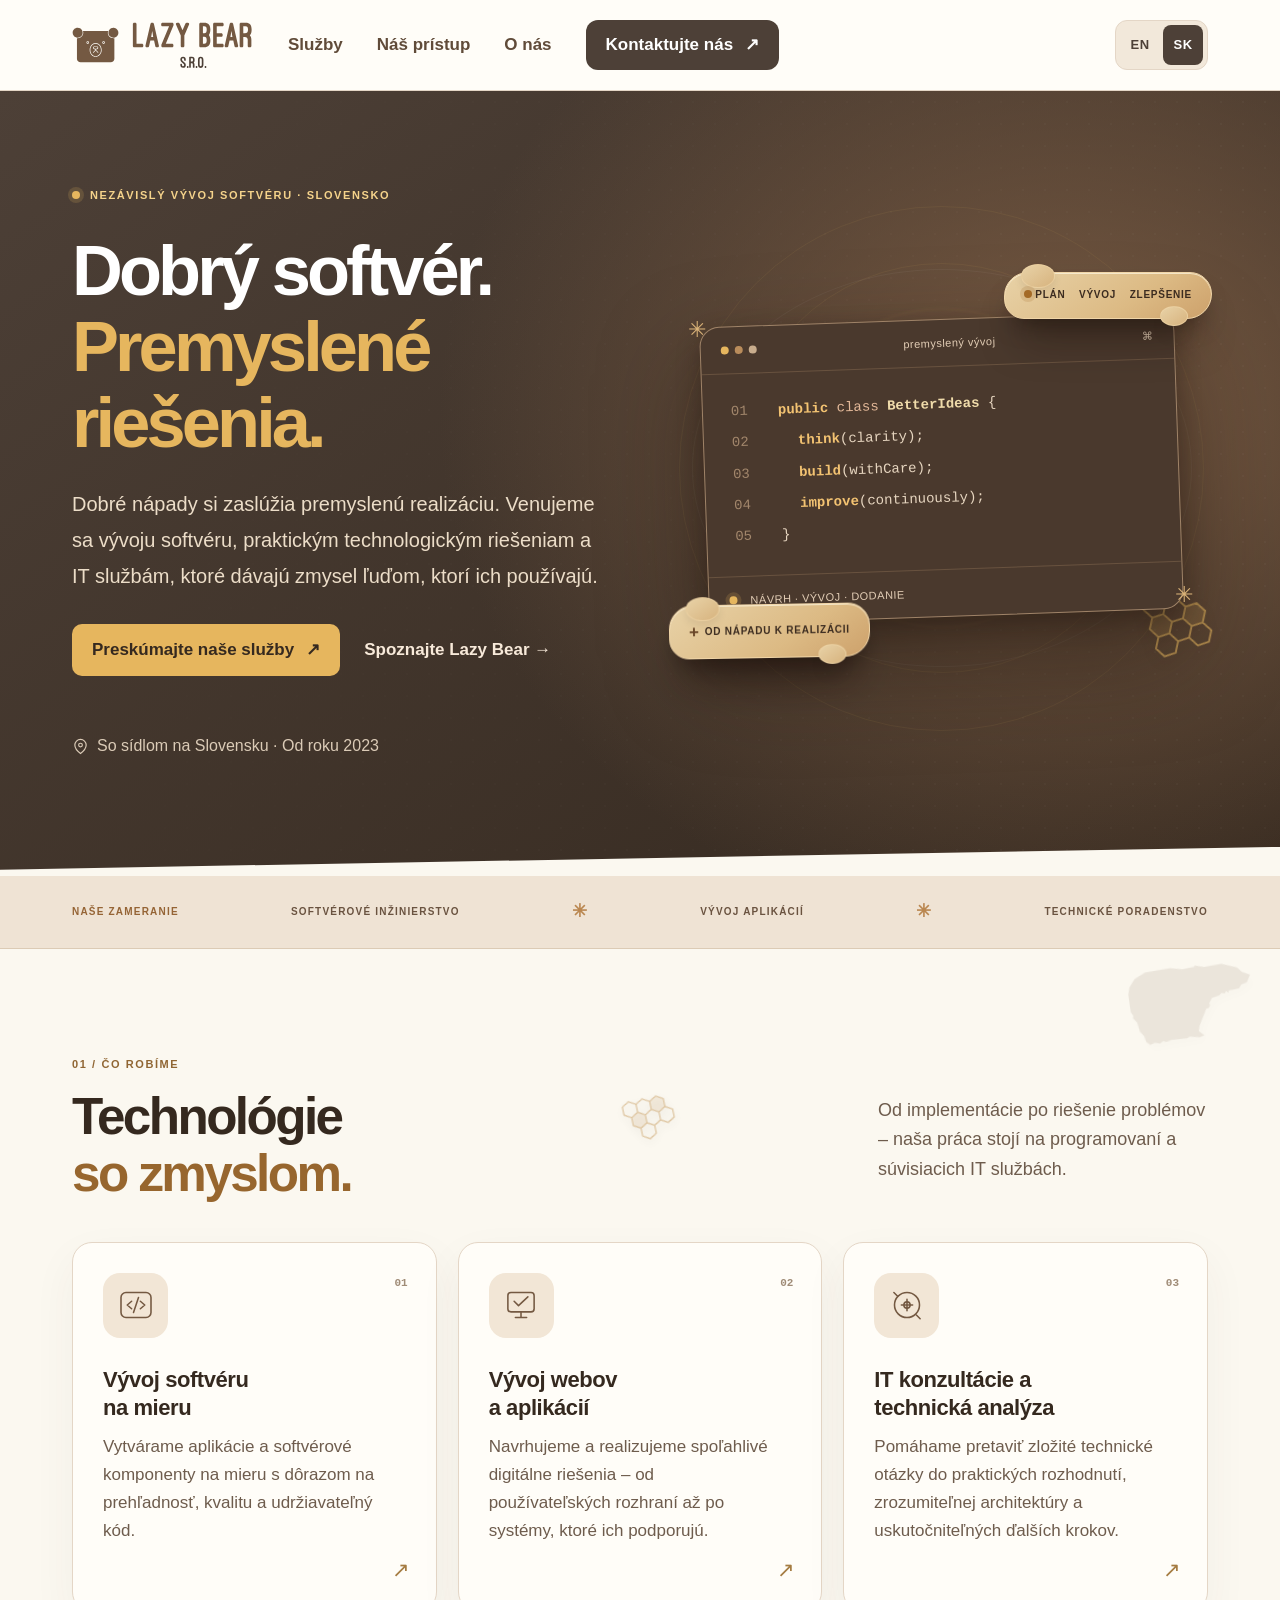
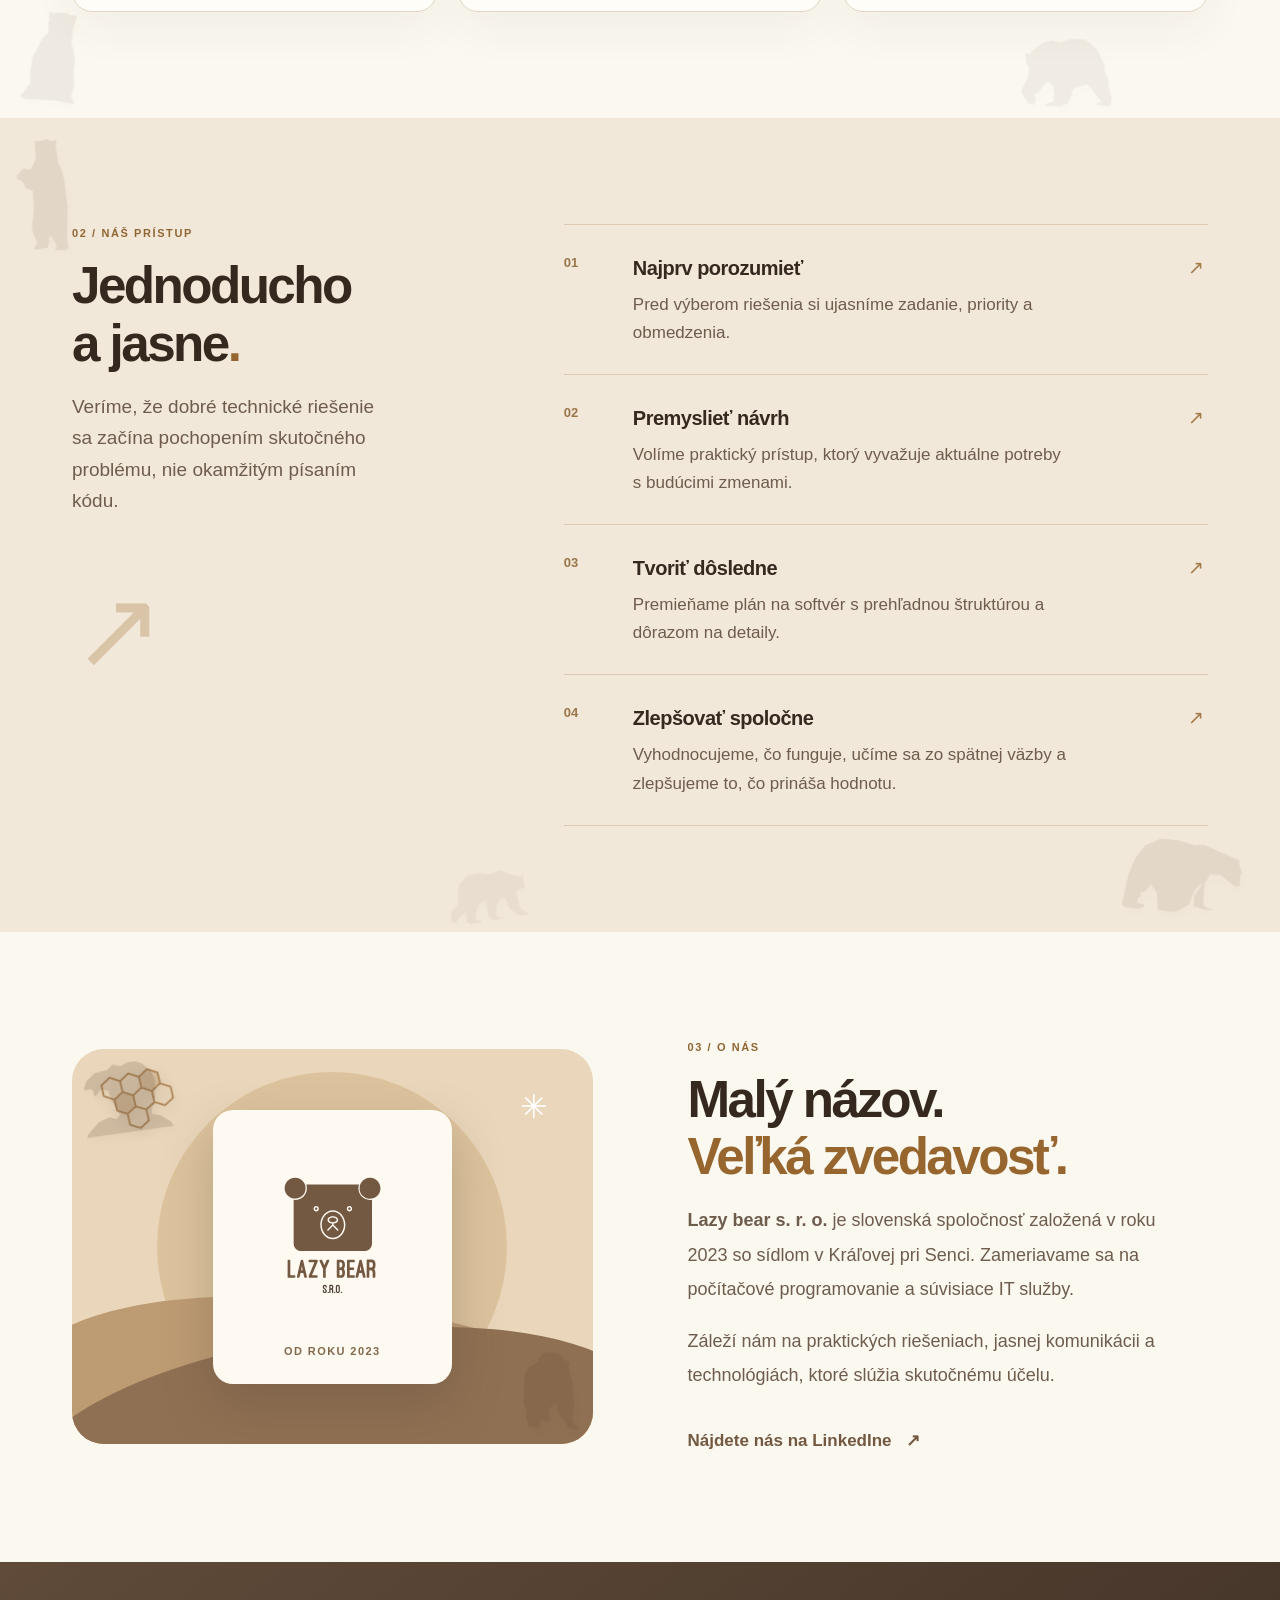
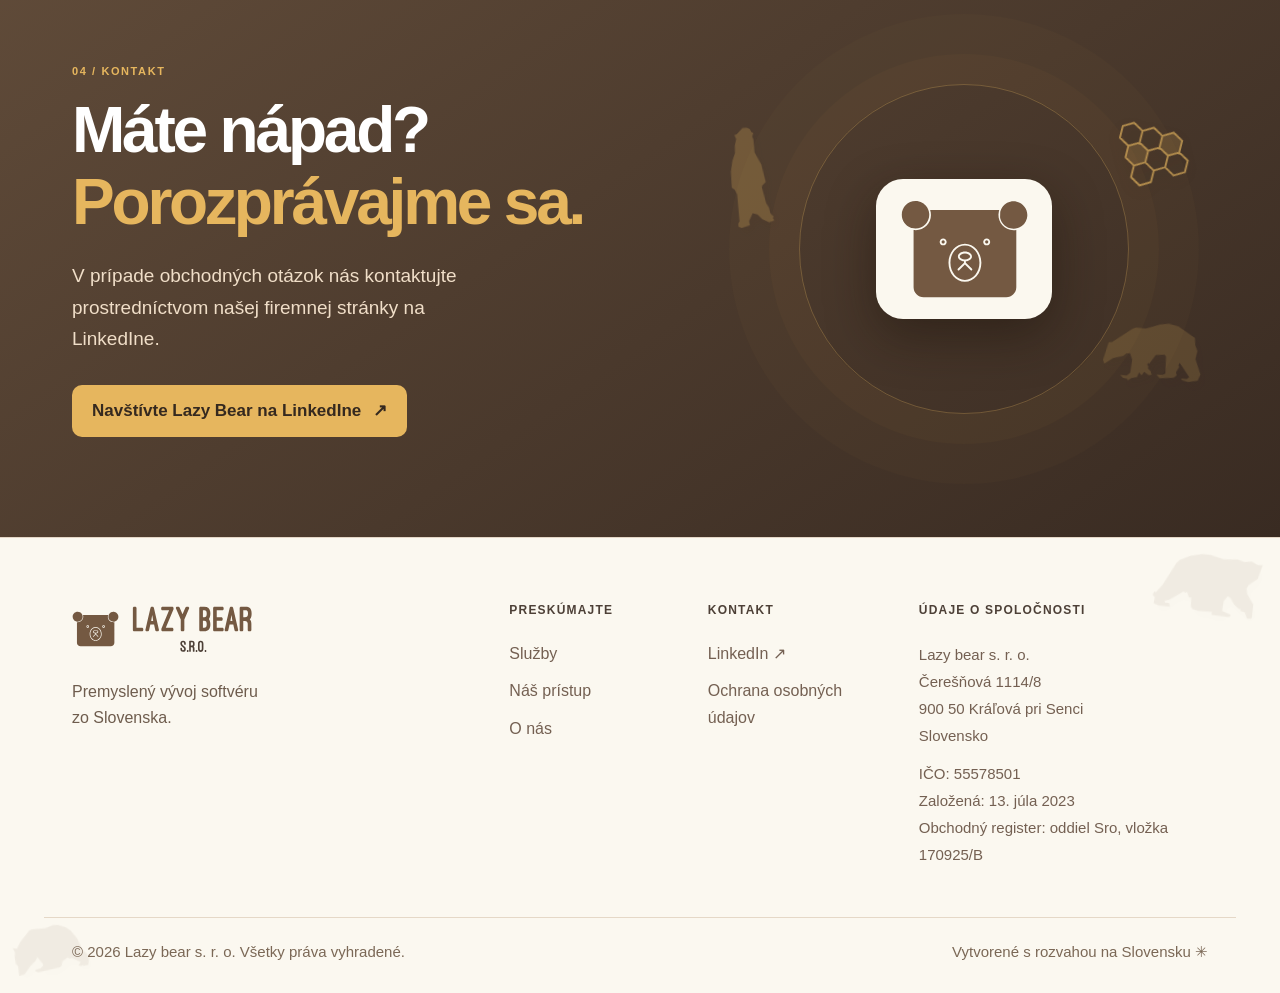
==== commit 49a565eb: "fix: finish translating Slovak about badge and privacy heading" ====
--- a/sk/index.html
+++ b/sk/index.html
@@ -158,7 +158,7 @@
 
   <section class="about section" id="about" aria-labelledby="about-heading">
     <div class="wrap about-grid">
-      <div class="about-art" aria-hidden="true"><div class="about-circle"></div><svg class="honeycomb honeycomb-about" viewBox="0 0 106 84" aria-hidden="true" focusable="false"><path class="honeycomb-fill" d="M74 6L86 13L86 27L74 34L62 27L62 13Z M38 27L50 34L50 48L38 55L26 48L26 34Z"/><path class="honeycomb-outline" d="M26 6L38 13L38 27L26 34L14 27L14 13Z M50 6L62 13L62 27L50 34L38 27L38 13Z M74 6L86 13L86 27L74 34L62 27L62 13Z M38 27L50 34L50 48L38 55L26 48L26 34Z M62 27L74 34L74 48L62 55L50 48L50 34Z M86 27L98 34L98 48L86 55L74 48L74 34Z M50 48L62 55L62 69L50 76L38 69L38 55Z"/></svg><div class="about-hill about-hill-back"></div><div class="about-hill about-hill-front"></div><svg class="bear-shadow bear-shadow-about-lean" aria-hidden="true" focusable="false"><use href="#bear-pose-leaning"></use></svg><svg class="bear-shadow bear-shadow-about-rest" aria-hidden="true" focusable="false"><use href="#bear-pose-resting"></use></svg><div class="about-sign"><img class="brand-full" src="../assets/lazy-bear-full-logo.svg" width="175" height="211" alt=""><span>EST. 2023</span></div><div class="about-spark">✳</div></div>
+      <div class="about-art" aria-hidden="true"><div class="about-circle"></div><svg class="honeycomb honeycomb-about" viewBox="0 0 106 84" aria-hidden="true" focusable="false"><path class="honeycomb-fill" d="M74 6L86 13L86 27L74 34L62 27L62 13Z M38 27L50 34L50 48L38 55L26 48L26 34Z"/><path class="honeycomb-outline" d="M26 6L38 13L38 27L26 34L14 27L14 13Z M50 6L62 13L62 27L50 34L38 27L38 13Z M74 6L86 13L86 27L74 34L62 27L62 13Z M38 27L50 34L50 48L38 55L26 48L26 34Z M62 27L74 34L74 48L62 55L50 48L50 34Z M86 27L98 34L98 48L86 55L74 48L74 34Z M50 48L62 55L62 69L50 76L38 69L38 55Z"/></svg><div class="about-hill about-hill-back"></div><div class="about-hill about-hill-front"></div><svg class="bear-shadow bear-shadow-about-lean" aria-hidden="true" focusable="false"><use href="#bear-pose-leaning"></use></svg><svg class="bear-shadow bear-shadow-about-rest" aria-hidden="true" focusable="false"><use href="#bear-pose-resting"></use></svg><div class="about-sign"><img class="brand-full" src="../assets/lazy-bear-full-logo.svg" width="175" height="211" alt=""><span>OD ROKU 2023</span></div><div class="about-spark">✳</div></div>
       <div class="about-content"><p class="overline">03 / O NÁS</p><h2 id="about-heading">Malý názov.<br><span>Veľká zvedavosť.</span></h2><p><strong>Lazy bear s. r. o.</strong> je slovenská spoločnosť založená v roku 2023 so sídlom v Kráľovej pri Senci. Zameriavame sa na počítačové programovanie a súvisiace IT služby.</p><p>Záleží nám na praktických riešeniach, jasnej komunikácii a technológiách, ktoré slúžia skutočnému účelu.</p><a class="inline-link" href="https://www.linkedin.com/company/lazy-bear-s-r-o/" target="_blank" rel="noopener noreferrer">Nájdete nás na LinkedIne <span aria-hidden="true">↗</span></a></div>
     </div>
   </section>
